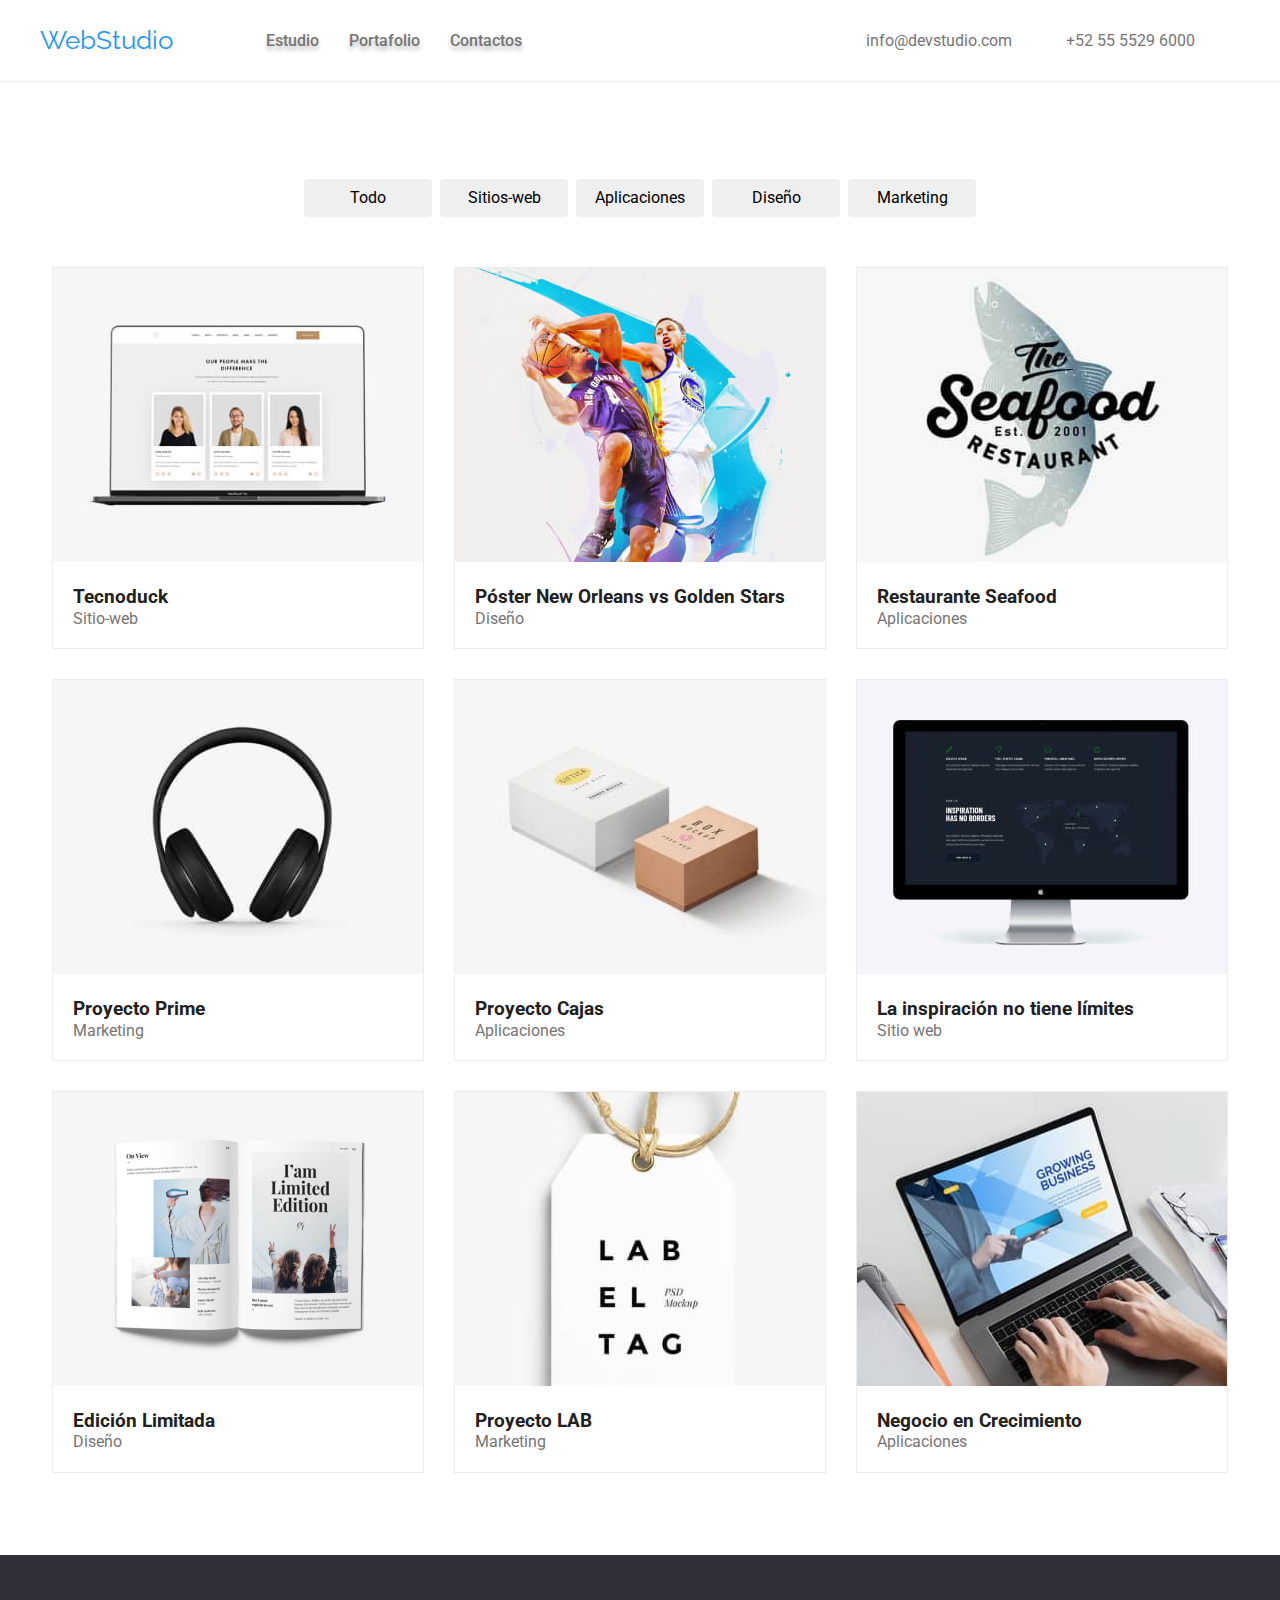
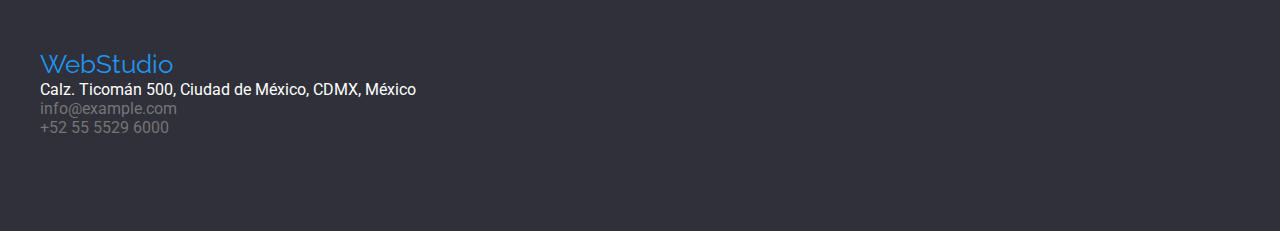
==== portafolio.html @ 02a03dd8 "main" ====
<!DOCTYPE html>
<html lang="en">
  <head>
    <meta charset="UTF-8" />
    <meta http-equiv="X-UA-Compatible" content="IE=edge" />
    <meta name="viewport" content="width=device-width, initial-scale=1.0" />
    <link rel="stylesheet" href="https://cdnjs.cloudflare.com/ajax/libs/modern-normalize/1.1.0/modern-normalize.min.css" integrity="sha512-wpPYUAdjBVSE4KJnH1VR1HeZfpl1ub8YT/NKx4PuQ5NmX2tKuGu6U/JRp5y+Y8XG2tV+wKQpNHVUX03MfMFn9Q==" crossorigin="anonymous" referrerpolicy="no-referrer" />
    <link rel="stylesheet" href="css/styles.css" />
    <title>Portafolio</title>
  </head>

  <body>
    <header>
      <div class="container header_items">
        <p><a class="logo" href="#">WebStudio</a></p>
        <div class="nav_bar">
          <nav>
            <ul class="links_nav_bar">
              <li>
                <a href="index.html" rel="noopener noreferrer">Estudio</a>
              </li>

              <li>
                <a href="portafolio.html" rel="noopener noreferrer">Portafolio</a>
              </li>

              <li>
                <a href="#" rel="noopener noreferrer">Contactos</a>
              </li>
            </ul>
          </nav>
        </div>

        <address class="header_contact">
          <a class="mail" href="mailto:info@devstudio.com">info@devstudio.com</a>
          <a class="tel" href="tel:+525555296000">+52 55 5529 6000</a>
        </address>
      </div>
    </header>


    <main>
      <section class="section">
        <div class="container">
          <nav class="bar_buttons">
            <ul class="filters">
              <li><button type="button">Todo</button></li>
              <li><button type="button">Sitios-web</button></li>
              <li><button type="button">Aplicaciones</button></li>
              <li><button type="button">Diseño</button></li>
              <li><button type="button">Marketing</button></li>
            </ul>
          </nav>
          <div class="projects_container">
            <ul class="projects">
              <li class="project">
                <a href="#">
                  <div class="footer_card">
                    <img src="./images/tecnoduck.jpg" alt="" width="370px" height="294px"/>
                    <div class="text_card">
                      <h3>Tecnoduck</h3>
                      <p>Sitio-web</p>
                    </div>
                  </div>
                </a>
              </li>

              <li class="project">
                <a href="#">
                  <div class="footer_card">
                    <img src="./images/poster-new-orleans.jpg" alt="" width="370px" height="294px"/>
                    <div class="text_card">
                      <h3>Póster New Orleans vs Golden Stars</h3>
                      <p>Diseño</p>
                    </div>
                  </div>
                </a>
              </li>

              <li class="project">
                <a href="#">
                  <div class="footer_card">
                    <img src="./images/seafood.jpg" alt="" width="370px" height="294px"/>
                    <div class="text_card">
                      <h3>Restaurante Seafood</h3>
                      <p>Aplicaciones</p>
                    </div>
                  </div>
                </a>
              </li>

              <li class="project">
                <a href="#">
                  <div class="footer_card">
                    <img src="./images/project-prime.jpg" alt="" width="370px" height="294px"/>
                    <div class="text_card">
                      <h3>Proyecto Prime</h3>
                      <p>Marketing</p>
                    </div>
                  </div>
                </a>
              </li>

              <li class="project">
                <a href="#">
                  <div class="footer_card">
                    <img src="./images/project-boxes.jpg" alt="" width="370px" height="294px"/>
                    <div class="text_card">
                      <h3>Proyecto Cajas</h3>
                      <p>Aplicaciones</p>
                    </div>
                  </div>
                </a>
              </li>

              <li class="project">
                <a href="#">
                  <div class="footer_card">
                    <img src="./images/inspiration-has-no-limit.jpg" alt="" width="370px" height="294px"/>
                    <div class="text_card">
                      <h3>La inspiración no tiene límites</h3>
                      <p>Sitio web</p>
                    </div>
                  </div>
                </a>
              </li>

              <li class="project">
                <a href="#">
                  <div class="footer_card">
                    <img src="./images/limited-edition.jpg" alt="" width="370px" height="294px"/>
                    <div class="text_card">
                      <h3>Edición Limitada</h3>
                      <p>Diseño</p>
                    </div>
                  </div>
                </a>
              </li>

              <li class="project">
                <a href="#">
                  <div class="footer_card">
                    <img src="./images/project-lab.jpg" alt="" width="370px" height="294px"/>
                    <div class="text_card">
                      <h3>Proyecto LAB</h3>
                      <p>Marketing</p>
                    </div>
                  </div>
                </a>
              </li>

              <li class="project">
                <a href="#">
                  <div class="footer_card">
                    <img src="./images/growing-business.jpg" alt="" width="370px" height="294px"/>
                    <div class="text_card">
                      <h3>Negocio en Crecimiento</h3>
                      <p>Aplicaciones</p>
                    </div>
                  </div>
                </a>
              </li>
            </ul>
          </div>
        </div>
      </section>
    </main>

    <footer>
      <div class="container">
        <a class="logo" href="#">WebStudio</a>
        <address class="footer_address">
          <ul>
            <li>Calz. Ticomán 500, Ciudad de México, CDMX, México</li>
            <li><a href="mailto:info@example.com">info@example.com</a></li>
            <li><a href="tel:+525555296000">+52 55 5529 6000</a></li>
          </ul>
        </address>
      </div>
    </footer>
  </body>
</html>
---- css/styles.css ----
@import "normalize.css";
@import url('https://fonts.googleapis.com/css2?family=Roboto:wght@400;500;700;900&display=swap');
@import url('https://fonts.googleapis.com/css2?family=Raleway:wght@700&display=swap');

/* Generales  */

body{
    font-family: 'Roboto', sans-serif;
    color:#757575;
    line-height: 1.2;
}

*{
    box-sizing: border-box;
    margin: 0;
    padding: 0;
}

.container{
    margin: 0 auto;
    width: 1200px;
}

a:hover{
    color:#2196F3;
}

a{
    text-decoration: none;
    font-style: normal;
    color: #757575;
}

button:hover{
    background-color:#2196F3;
    color:#fff;
    cursor: pointer;
}

button{
    border-width:0 ;
}

header{
    border-bottom: 1px solid #ECECEC;
}

h2{
    padding-bottom: 50px;
    text-align: center;
}

h2,
h3{
    color:#212121;
}

ul{
    font-style: normal;
    list-style: none;
    padding-left: 0;
    gap: 30px;
}

.section{
    padding-top: 97px;
}

nav,
.links_nav_bar,
.elements,
.filters,
.header_items,
.benefits,
.team,
.projects{
    display: flex;
    flex-wrap: wrap;
}

footer,
.hero{
    background-color: #2F303A;
    color:#fff;
}

footer, 
.team_section{
    padding-top: 94px;
    padding-bottom: 94px;
}




/* ------------------------------------ Index ------------------------------------ */


/* --------- Header --------- */

.header_items{
    padding-top: 25px;
    padding-bottom: 25px;
    align-items: center;
}

.header_contact{
    margin-left: 344px;
}

.header_contact .tel{
    padding-left: 50px;
}

.nav_bar{
    margin-left: 93px;
}

.logo{
    font-family: "Raleway", sans-serif;
    color:#2196F3;
    font-size: 26px;
}

.links_nav_bar{
    font-weight: 500;
    color:#000;
    text-shadow: 0px 4px 4px #bcbcbc;
}

/* --------- Main --------- */

/* --------- Hero --------- */

.title_studio{
    font-size: 44px;
}

.hero{
    background-image: url(/images/hero.jpg);
    background-repeat: no-repeat;
    background-size: cover;
    height: 600px;
    text-align: center;
}

.hero_content{
    padding-top: 200px;
}

.button_hero_studio{
    border-width: 0;
    background-color: #2196F3;
    color: #fff;
    font-size: 16px;
    margin-top: 30px;
    width: 261px;
    height: 50px;
    border-radius: 4px;
}

.button_hero_studio:hover{
    background-color: #1380da;
}

/* --------- Benefits --------- */

.benefit{
    width: 270px;
}

.benefit_box_sup{
    background-color: #F5F4FA;
    border-radius: 4px;
    margin-bottom: 30px;
}

.benefit_icon{
    fill: #000;
    width: 70px;
    height: 70px;
}

/* --------- what do we do --------- */

.what_do_we_do{
    padding-bottom: 97px;
}

/* --------- Team --------- */

.team_section{
    background-color: #F5F4FA;
}

.team li{
    background-color: #fff;
    height: 368px;
    text-align: center;
}

.team li h3{
    font-weight: 500;
    padding-top: 30px;
    padding-bottom: 10px;
    font-weight: medium;
}


/* ------------------------------------ Portafolio ------------------------------------ */

/* --------- main ---------  */

/* ---------  nav bar buttons --------- */

.bar_buttons{
    margin-bottom: 50px;
}

.filters{
    margin: 0 auto;
    gap: 8px;
}

.filters button{
    width: 128px;
    height: 38px;
    border-radius: 4px;
}

/* --------- Projects --------- */

.projects_container{
    justify-content: center;
    margin-bottom: 82px;
}

.project a:hover{
    color: #757575;
}

.projects{
    justify-content: center;
}

.text_card{
    margin: 20px ;
}

.footer_card{
    border: 1px solid #ECECEC;
}
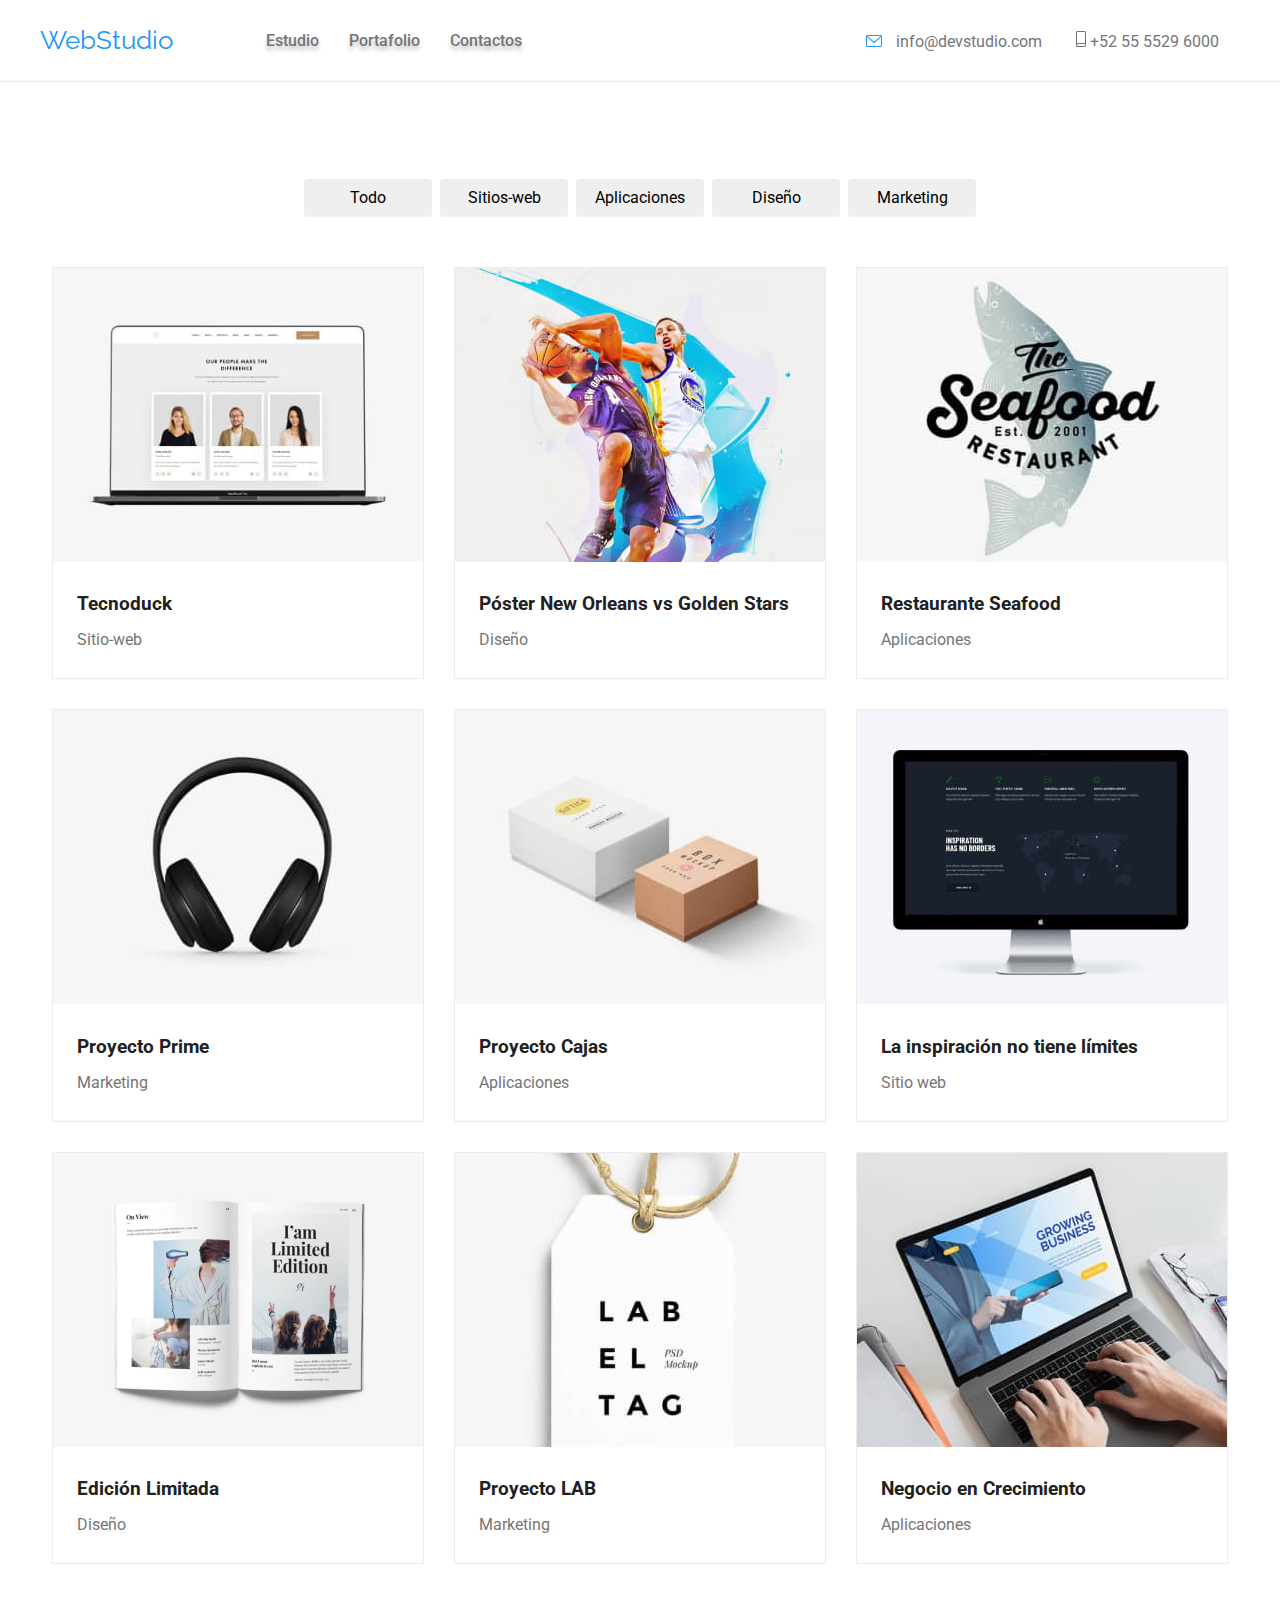
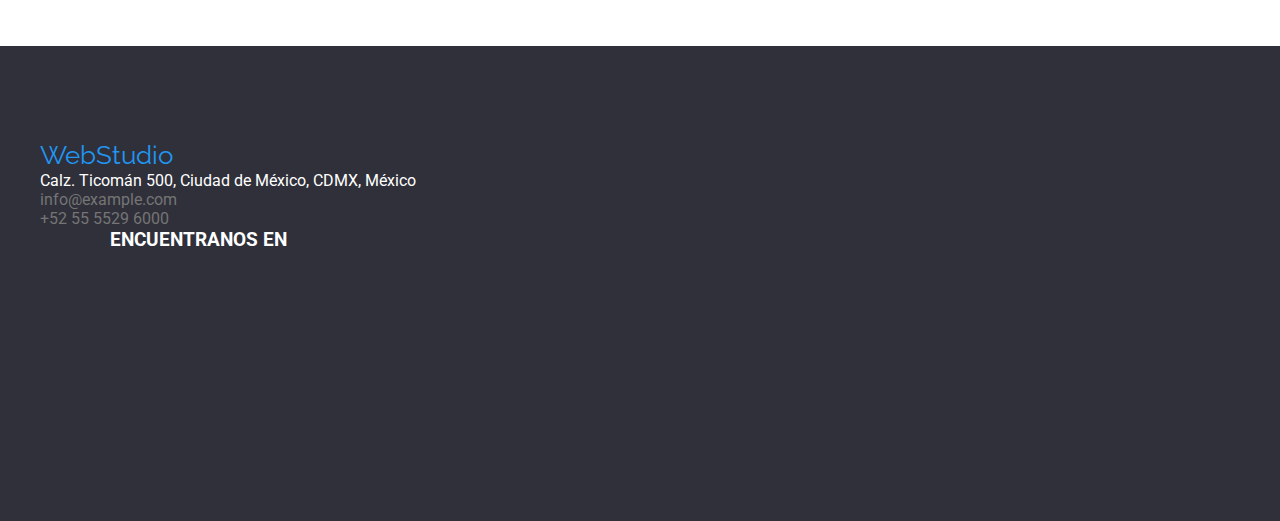
==== commit 2b1e730d: "se agregó archivo svg y se actualizó html y css" ====
--- a/portafolio.html
+++ b/portafolio.html
@@ -32,7 +32,13 @@
         </div>
 
         <address class="header_contact">
+          <svg class="header_icon">
+            <use href="./images/svg/sprite.svg#mail"></use>
+          </svg>
           <a class="mail" href="mailto:info@devstudio.com">info@devstudio.com</a>
+          <svg class="header_icon_tel">
+            <use href="./images/svg/sprite.svg#tel"></use>
+          </svg>
           <a class="tel" href="tel:+525555296000">+52 55 5529 6000</a>
         </address>
       </div>
@@ -55,108 +61,88 @@
             <ul class="projects">
               <li class="project">
                 <a href="#">
-                  <div class="footer_card">
-                    <img src="./images/tecnoduck.jpg" alt="" width="370px" height="294px"/>
-                    <div class="text_card">
-                      <h3>Tecnoduck</h3>
-                      <p>Sitio-web</p>
-                    </div>
-                  </div>
-                </a>
-              </li>
-
-              <li class="project">
-                <a href="#">
-                  <div class="footer_card">
-                    <img src="./images/poster-new-orleans.jpg" alt="" width="370px" height="294px"/>
-                    <div class="text_card">
-                      <h3>Póster New Orleans vs Golden Stars</h3>
-                      <p>Diseño</p>
-                    </div>
-                  </div>
-                </a>
-              </li>
-
-              <li class="project">
-                <a href="#">
-                  <div class="footer_card">
-                    <img src="./images/seafood.jpg" alt="" width="370px" height="294px"/>
-                    <div class="text_card">
-                      <h3>Restaurante Seafood</h3>
-                      <p>Aplicaciones</p>
-                    </div>
-                  </div>
-                </a>
-              </li>
-
-              <li class="project">
-                <a href="#">
-                  <div class="footer_card">
-                    <img src="./images/project-prime.jpg" alt="" width="370px" height="294px"/>
-                    <div class="text_card">
-                      <h3>Proyecto Prime</h3>
-                      <p>Marketing</p>
-                    </div>
-                  </div>
-                </a>
-              </li>
-
-              <li class="project">
-                <a href="#">
-                  <div class="footer_card">
-                    <img src="./images/project-boxes.jpg" alt="" width="370px" height="294px"/>
-                    <div class="text_card">
-                      <h3>Proyecto Cajas</h3>
-                      <p>Aplicaciones</p>
-                    </div>
-                  </div>
-                </a>
-              </li>
-
-              <li class="project">
-                <a href="#">
-                  <div class="footer_card">
-                    <img src="./images/inspiration-has-no-limit.jpg" alt="" width="370px" height="294px"/>
-                    <div class="text_card">
-                      <h3>La inspiración no tiene límites</h3>
-                      <p>Sitio web</p>
-                    </div>
-                  </div>
-                </a>
-              </li>
-
-              <li class="project">
-                <a href="#">
-                  <div class="footer_card">
-                    <img src="./images/limited-edition.jpg" alt="" width="370px" height="294px"/>
-                    <div class="text_card">
-                      <h3>Edición Limitada</h3>
-                      <p>Diseño</p>
-                    </div>
-                  </div>
-                </a>
-              </li>
-
-              <li class="project">
-                <a href="#">
-                  <div class="footer_card">
-                    <img src="./images/project-lab.jpg" alt="" width="370px" height="294px"/>
-                    <div class="text_card">
-                      <h3>Proyecto LAB</h3>
-                      <p>Marketing</p>
-                    </div>
-                  </div>
-                </a>
-              </li>
-
-              <li class="project">
-                <a href="#">
-                  <div class="footer_card">
-                    <img src="./images/growing-business.jpg" alt="" width="370px" height="294px"/>
-                    <div class="text_card">
-                      <h3>Negocio en Crecimiento</h3>
-                      <p>Aplicaciones</p>
-                    </div>
+                  <img src="./images/tecnoduck.jpg" alt="" width="370px" height="294px"/>
+                  <div class="project_text">
+                    <h3>Tecnoduck</h3>
+                    <p>Sitio-web</p>
+                  </div>
+                </a>
+              </li>
+              <li class="project">
+                <a href="#">
+                  <img src="./images/poster-new-orleans.jpg" alt="" width="370px" height="294px"/>
+                  <div class="project_text">
+                    <h3>Póster New Orleans vs Golden Stars</h3>
+                    <p>Diseño</p>
+                  </div>
+                </a>
+              </li>
+              <li class="project">
+                <a href="#">
+                  <img src="./images/seafood.jpg" alt="" width="370px" height="294px"/>
+                  <div class="project_text">
+                    <h3>Restaurante Seafood</h3>
+                    <p>Aplicaciones</p>
+                  </div>
+                </a>
+              </li>
+
+              <li class="project">
+                <a href="#">
+                  <img src="./images/project-prime.jpg" alt="" width="370px" height="294px"/>
+                  <div class="project_text">
+                    <h3>Proyecto Prime</h3>
+                    <p>Marketing</p>
+                  </div>
+                </a>
+              </li>
+
+              <li class="project">
+                <a href="#">
+                  <img src="./images/project-boxes.jpg" alt="" width="370px" height="294px"/>
+                  <div class="project_text">
+                    <h3>Proyecto Cajas</h3>
+                    <p>Aplicaciones</p>
+                  </div>
+                </a>
+              </li>
+
+              <li class="project">
+                <a href="#">
+                  <img src="./images/inspiration-has-no-limit.jpg" alt="" width="370px" height="294px"/>
+                  <div class="project_text">
+                    <h3>La inspiración no tiene límites</h3>
+                    <p>Sitio web</p>
+                  </div>
+                </a>
+              </li>
+
+              <li class="project">
+                <a href="#">
+                  <img src="./images/limited-edition.jpg" alt="" width="370px" height="294px"/>
+                  <div class="project_text">
+                    <h3>Edición Limitada</h3>
+                    <p>Diseño</p>
+                  </div>
+                </a>
+              </li>
+
+              <li class="project">
+                <a href="#">
+                  <img src="./images/project-lab.jpg" alt="" width="370px" height="294px"/>
+                  <div class="project_text">
+                    <h3>Proyecto LAB</h3>
+                    <p>Marketing</p>
+                  </div>
+                </a>
+              </li>
+
+              <li class="project">
+                <a href="#">
+                  <img src="./images/growing-business.jpg" alt="" width="370px" height="294px"/>
+                  <div class="project_text">
+                    <h3>Negocio en Crecimiento</h3>
+                    <p>Aplicaciones</p>
                   </div>
                 </a>
               </li>
@@ -176,6 +162,43 @@
             <li><a href="tel:+525555296000">+52 55 5529 6000</a></li>
           </ul>
         </address>
+
+        <section class="footer_social_netwoks">
+          <h3>ENCUENTRANOS EN</h3>
+          <ul>
+            <li class="icon_social_network">
+              <a href="#">
+                <svg class="icon_intagram">
+                  <use></use>
+                </svg>
+              </a>
+            </li>
+
+            <li class="icon_social_network">
+              <a href="#">
+                <svg class="icon_twitter">
+                  <use></use>
+                </svg>
+              </a>
+            </li>
+
+            <li class="icon_social_network">
+              <a href="#">
+                <svg class="icon_facebook">
+                  <use></use>
+                </svg>
+              </a>
+            </li>
+
+            <li class="icon_social_network">
+              <a href="#">
+                <svg class="icon_linkedin">
+                  <use></use>
+                </svg>
+              </a>
+            </li>
+          </ul>
+        </section>
       </div>
     </footer>
   </body>
--- a/css/styles.css
+++ b/css/styles.css
@@ -31,11 +31,14 @@
     color: #757575;
 }
 
-button:hover{
+button:hover,
+button:focus{
     background-color:#2196F3;
+    box-shadow: 0 2px rgba(0, 0, 0, 0.12);
     color:#fff;
     cursor: pointer;
 }
+
 
 button{
     border-width:0 ;
@@ -66,37 +69,93 @@
     padding-top: 97px;
 }
 
+
+
+
+
+
+/* --------- Repeating elements and sections --------- */
+
+footer,
+.hero{
+    background-color: #2F303A;
+    color:#fff;
+}
+
+footer, 
+.team_section{
+    padding-top: 94px;
+    padding-bottom: 94px;
+}
+
+.icons_social_network{
+    display: flex;
+    width: 200px;
+    height: 44px; 
+    gap: 10px;
+    align-items: center;
+}
+
+.icon_instagram,
+.icon_twitter,
+.icon_facebook,
+.icon_linkedin{
+    width: 44px;
+    height: 44px;
+}
+
+.icon_instagram use{
+    justify-content: center;
+}
+
+
+.icon_social_network {
+    width: 44px;
+    height: 44px;
+}
+
+.icon_social_network a{
+    width: 44px;
+    height: 44px;
+}
+
+.icon
+
+.icon_social_network a:hover{
+    border-radius: 50px;
+    background-color: #1380da;
+}
+
+
 nav,
 .links_nav_bar,
 .elements,
+.footer_container,
 .filters,
 .header_items,
 .benefits,
 .team,
-.projects{
+.projects,
+.customers{
     display: flex;
     flex-wrap: wrap;
 }
 
-footer,
-.hero{
-    background-color: #2F303A;
-    color:#fff;
-}
-
-footer, 
-.team_section{
-    padding-top: 94px;
-    padding-bottom: 94px;
-}
-
-
-
-
 /* ------------------------------------ Index ------------------------------------ */
 
 
 /* --------- Header --------- */
+
+.header_icon{
+    width: 26px;
+    height: 12px;
+}
+
+.header_icon_tel{
+    width: 10px;
+    height: 16px;
+    margin-left: 30px;
+}
 
 .header_items{
     padding-top: 25px;
@@ -108,10 +167,6 @@
     margin-left: 344px;
 }
 
-.header_contact .tel{
-    padding-left: 50px;
-}
-
 .nav_bar{
     margin-left: 93px;
 }
@@ -137,7 +192,7 @@
 }
 
 .hero{
-    background-image: url(/images/hero.jpg);
+    background-image: linear-gradient(to top,  rgba(0, 0, 0, 0.133),  rgba(0, 0, 0, 0.133)), url(/images/hero.jpg);
     background-repeat: no-repeat;
     background-size: cover;
     height: 600px;
@@ -165,6 +220,7 @@
 
 /* --------- Benefits --------- */
 
+
 .benefit{
     width: 270px;
 }
@@ -173,12 +229,11 @@
     background-color: #F5F4FA;
     border-radius: 4px;
     margin-bottom: 30px;
+    height: 120px;
 }
 
 .benefit_icon{
-    fill: #000;
-    width: 70px;
-    height: 70px;
+    margin: 25px 100px;
 }
 
 /* --------- what do we do --------- */
@@ -187,15 +242,22 @@
     padding-bottom: 97px;
 }
 
+
 /* --------- Team --------- */
+
+.team .employee_social_network{
+    padding:16px 32px 30px;
+}
+
 
 .team_section{
     background-color: #F5F4FA;
 }
 
-.team li{
+.team > li{
     background-color: #fff;
-    height: 368px;
+    box-shadow: 0 3px 3px rgba(0, 0, 0, 0.2);
+    border-radius: 4px;
     text-align: center;
 }
 
@@ -205,6 +267,48 @@
     padding-bottom: 10px;
     font-weight: medium;
 }
+/* --------- Customers --------- */
+
+.customers_container{
+    padding-top: 105px;
+    padding-bottom: 105px;
+}
+
+.customer{
+    padding: 12px 33px;
+    border: 1px solid #AFB1B8;
+    border-radius: 4px;
+    width: 170px;
+    height: 80px;
+}
+
+.icon{
+    fill: #AFB1B8;
+    width: 105px;
+    height: 55px;
+}
+
+.icon:hover{
+    fill: #2196F3;
+}
+
+/* --------- footer --------- */
+
+.footer_logo_and_address{
+    width: 231px;
+}
+
+.footer_social_netwoks h3{
+    color:#fff;
+}
+
+.footer_social_netwoks{
+    margin-left: 70px;
+}
+
+.footer_social_netwoks .icons_social_network{
+    margin-top: 20px;
+}
 
 
 /* ------------------------------------ Portafolio ------------------------------------ */
@@ -212,6 +316,7 @@
 /* --------- main ---------  */
 
 /* ---------  nav bar buttons --------- */
+
 
 .bar_buttons{
     margin-bottom: 50px;
@@ -231,24 +336,28 @@
 /* --------- Projects --------- */
 
 .projects_container{
-    justify-content: center;
     margin-bottom: 82px;
-}
-
-.project a:hover{
-    color: #757575;
 }
 
 .projects{
     justify-content: center;
 }
 
-.text_card{
-    margin: 20px ;
-}
-
-.footer_card{
-    border: 1px solid #ECECEC;
-}
-
-
+.project{
+    height: 404;
+    border: 1px solid  #ECECEC;
+}
+
+.project_text{
+    line-height: 36px;
+    margin: 20px 24px;
+}
+
+.project:hover{
+    cursor: pointer;
+    color: #757575;
+    box-shadow: 1px 4px 6px #EEEEEE;
+}
+
+
+
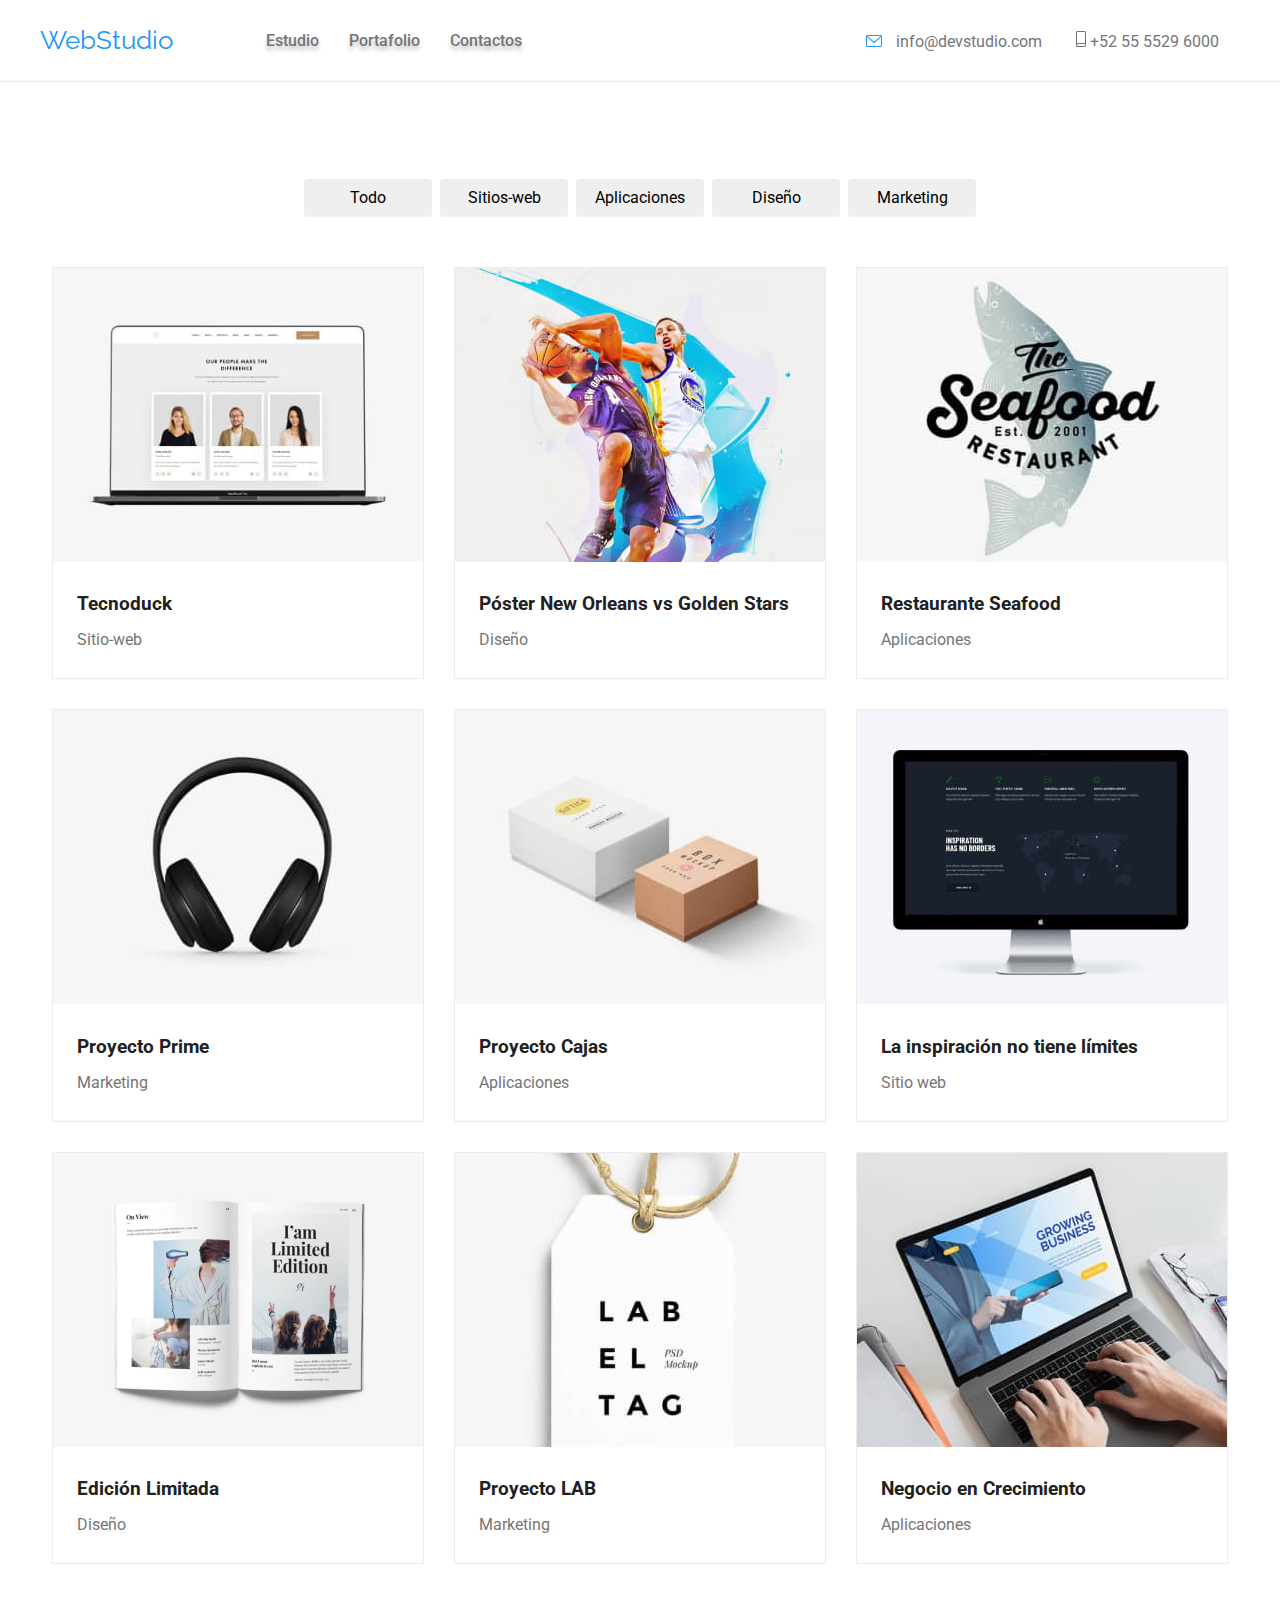
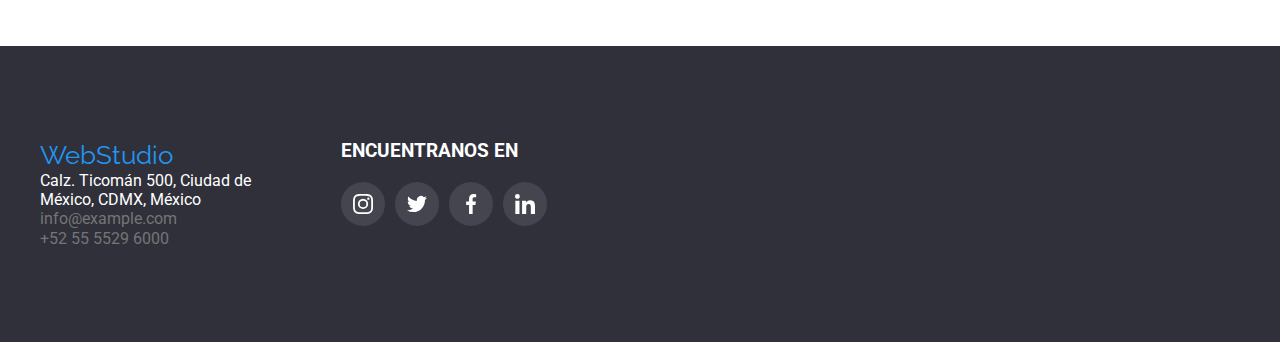
==== commit f8c1b9bf: "Trabajo finalizado" ====
--- a/portafolio.html
+++ b/portafolio.html
@@ -152,53 +152,59 @@
       </section>
     </main>
 
+
     <footer>
-      <div class="container">
-        <a class="logo" href="#">WebStudio</a>
-        <address class="footer_address">
-          <ul>
-            <li>Calz. Ticomán 500, Ciudad de México, CDMX, México</li>
-            <li><a href="mailto:info@example.com">info@example.com</a></li>
-            <li><a href="tel:+525555296000">+52 55 5529 6000</a></li>
-          </ul>
-        </address>
+      <div class="container footer_container">
+        <div class="footer_logo_and_address">
+          <a class="logo" href="#">WebStudio</a>
+
+          <address class="footer_address">
+            <ul>
+              <li>Calz. Ticomán 500, Ciudad de México, CDMX, México</li>
+              <li><a href="mailto:info@example.com">info@example.com</a></li>
+              <li><a href="tel:+525555296000">+52 55 5529 6000</a></li>
+            </ul>
+          </address>
+        </div>
 
         <section class="footer_social_netwoks">
           <h3>ENCUENTRANOS EN</h3>
-          <ul>
-            <li class="icon_social_network">
-              <a href="#">
-                <svg class="icon_intagram">
-                  <use></use>
-                </svg>
-              </a>
-            </li>
-
-            <li class="icon_social_network">
-              <a href="#">
-                <svg class="icon_twitter">
-                  <use></use>
-                </svg>
-              </a>
-            </li>
-
-            <li class="icon_social_network">
-              <a href="#">
-                <svg class="icon_facebook">
-                  <use></use>
-                </svg>
-              </a>
-            </li>
-
-            <li class="icon_social_network">
-              <a href="#">
-                <svg class="icon_linkedin">
-                  <use></use>
+
+          <ul class="icons_social_network">
+            <li class="icon_social_network">
+              <a href="#">
+                <svg class="icon">
+                  <use href="./images/svg/sprite.svg#instagram"></use>
+                </svg>
+              </a>
+            </li>
+
+            <li class="icon_social_network">
+              <a href="#">
+                <svg class="icon">
+                  <use href="./images/svg/sprite.svg#twitter"></use>
+                </svg>
+              </a>
+            </li>
+
+            <li class="icon_social_network">
+              <a href="#">
+                <svg class="icon">
+                  <use href="./images/svg/sprite.svg#facebook"></use>
+                </svg>
+              </a>
+            </li>
+
+            <li class="icon_social_network">
+              <a href="#">
+                <svg class="icon">
+                  <use href="./images/svg/sprite.svg#linkedin"></use>
                 </svg>
               </a>
             </li>
           </ul>
         </section>
+
       </div>
     </footer>
   </body>
--- a/css/styles.css
+++ b/css/styles.css
@@ -88,26 +88,15 @@
     padding-bottom: 94px;
 }
 
+
+/* --------- Icons Social Network --------- */
+
 .icons_social_network{
     display: flex;
     width: 200px;
     height: 44px; 
     gap: 10px;
-    align-items: center;
-}
-
-.icon_instagram,
-.icon_twitter,
-.icon_facebook,
-.icon_linkedin{
-    width: 44px;
-    height: 44px;
-}
-
-.icon_instagram use{
-    justify-content: center;
-}
-
+}
 
 .icon_social_network {
     width: 44px;
@@ -115,18 +104,30 @@
 }
 
 .icon_social_network a{
+    display: flex;
+    align-items: center;
+    fill: #AFB1B8;
+    justify-content: center;
+    border-radius: 50px;
     width: 44px;
     height: 44px;
 }
 
-.icon
-
-.icon_social_network a:hover{
-    border-radius: 50px;
+
+.icon_social_network a:hover,
+.icon_social_network a:focus{
     background-color: #1380da;
-}
-
-
+    fill: #fff;
+}
+
+.icon{
+    width: 20px;
+    height: 20px;
+}
+
+
+
+/* --------- Flexbox --------- */
 nav,
 .links_nav_bar,
 .elements,
@@ -282,13 +283,13 @@
     height: 80px;
 }
 
-.icon{
+.icon_customer{
     fill: #AFB1B8;
     width: 105px;
     height: 55px;
 }
 
-.icon:hover{
+.icon_customer:hover{
     fill: #2196F3;
 }
 
@@ -310,6 +311,16 @@
     margin-top: 20px;
 }
 
+.footer_social_netwoks .icon_social_network a{
+    fill: #FFF;
+    border-radius: 50px;
+    background-color: rgba(255, 255, 255, 0.10);
+}
+
+.footer_social_netwoks .icon_social_network a:hover,
+.footer_social_netwoks .icon_social_network a:focus{
+    background-color: #2196F3;
+}
 
 /* ------------------------------------ Portafolio ------------------------------------ */
 
